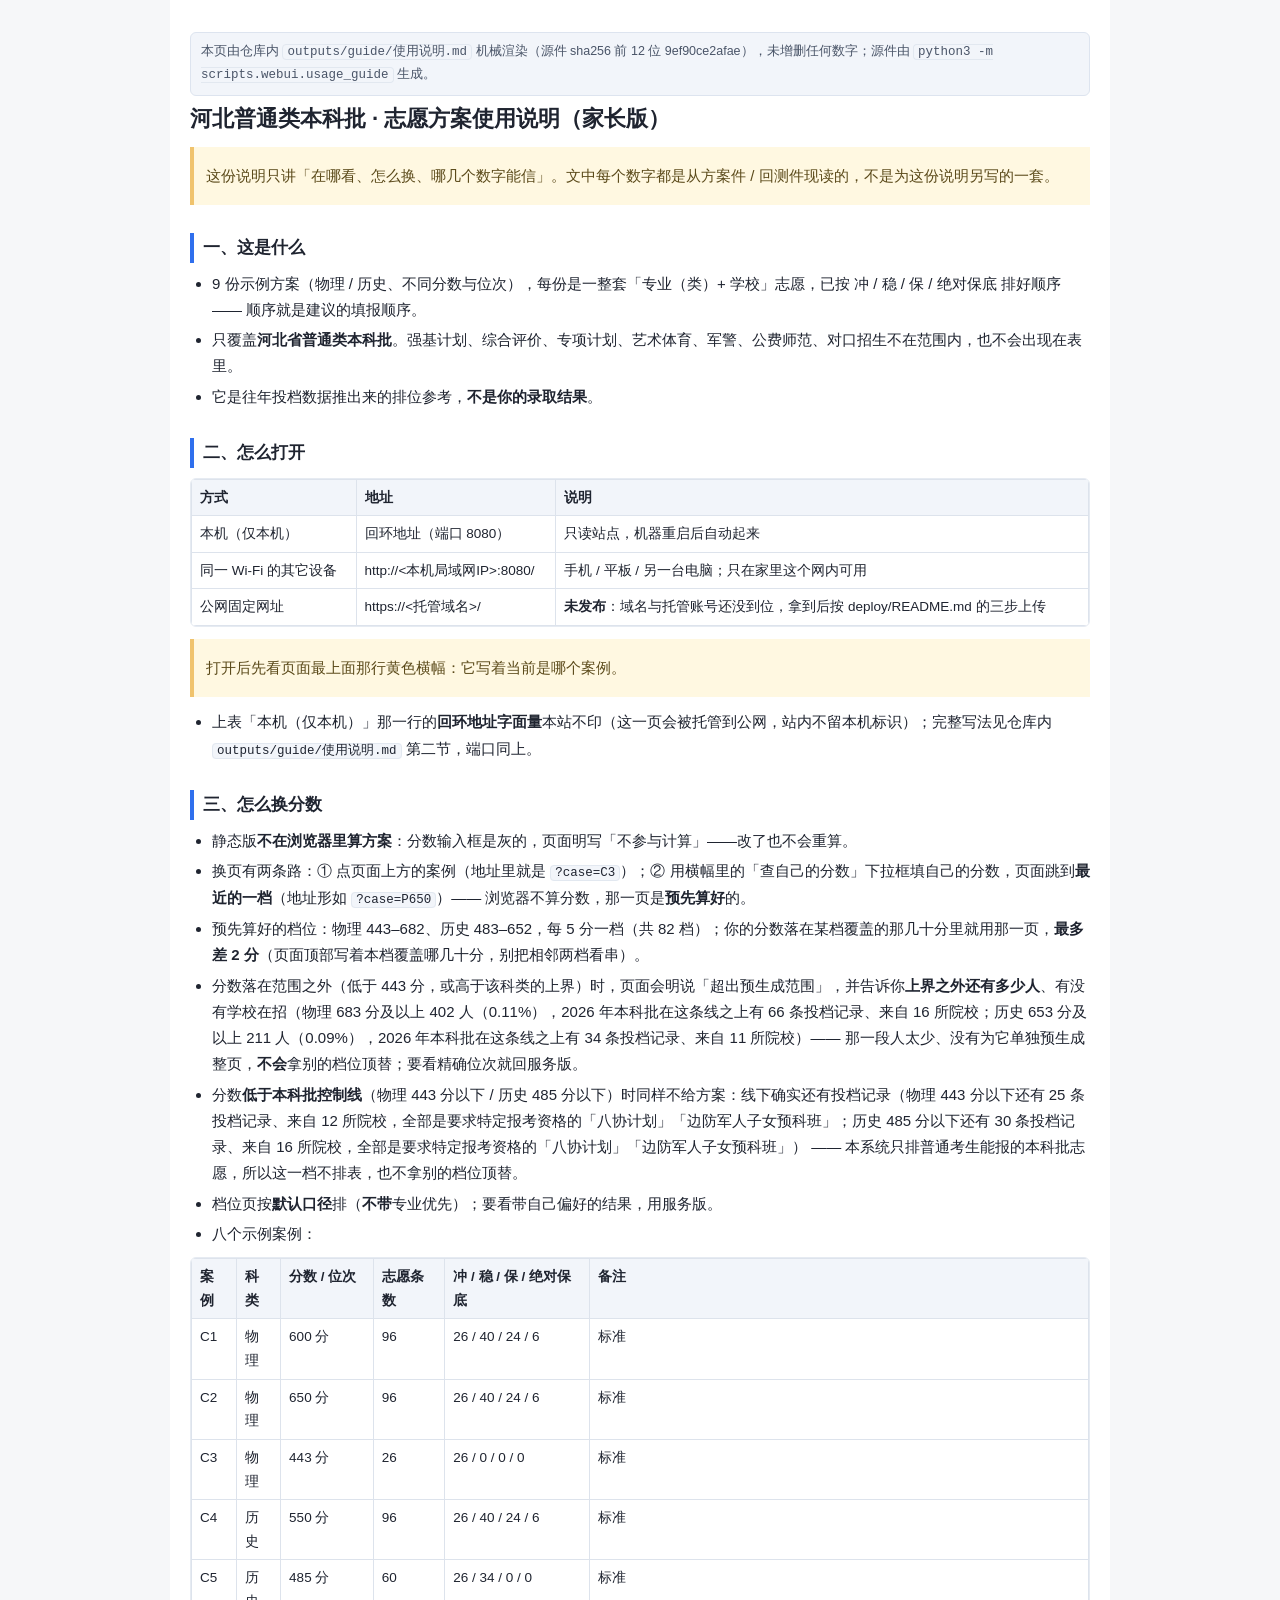
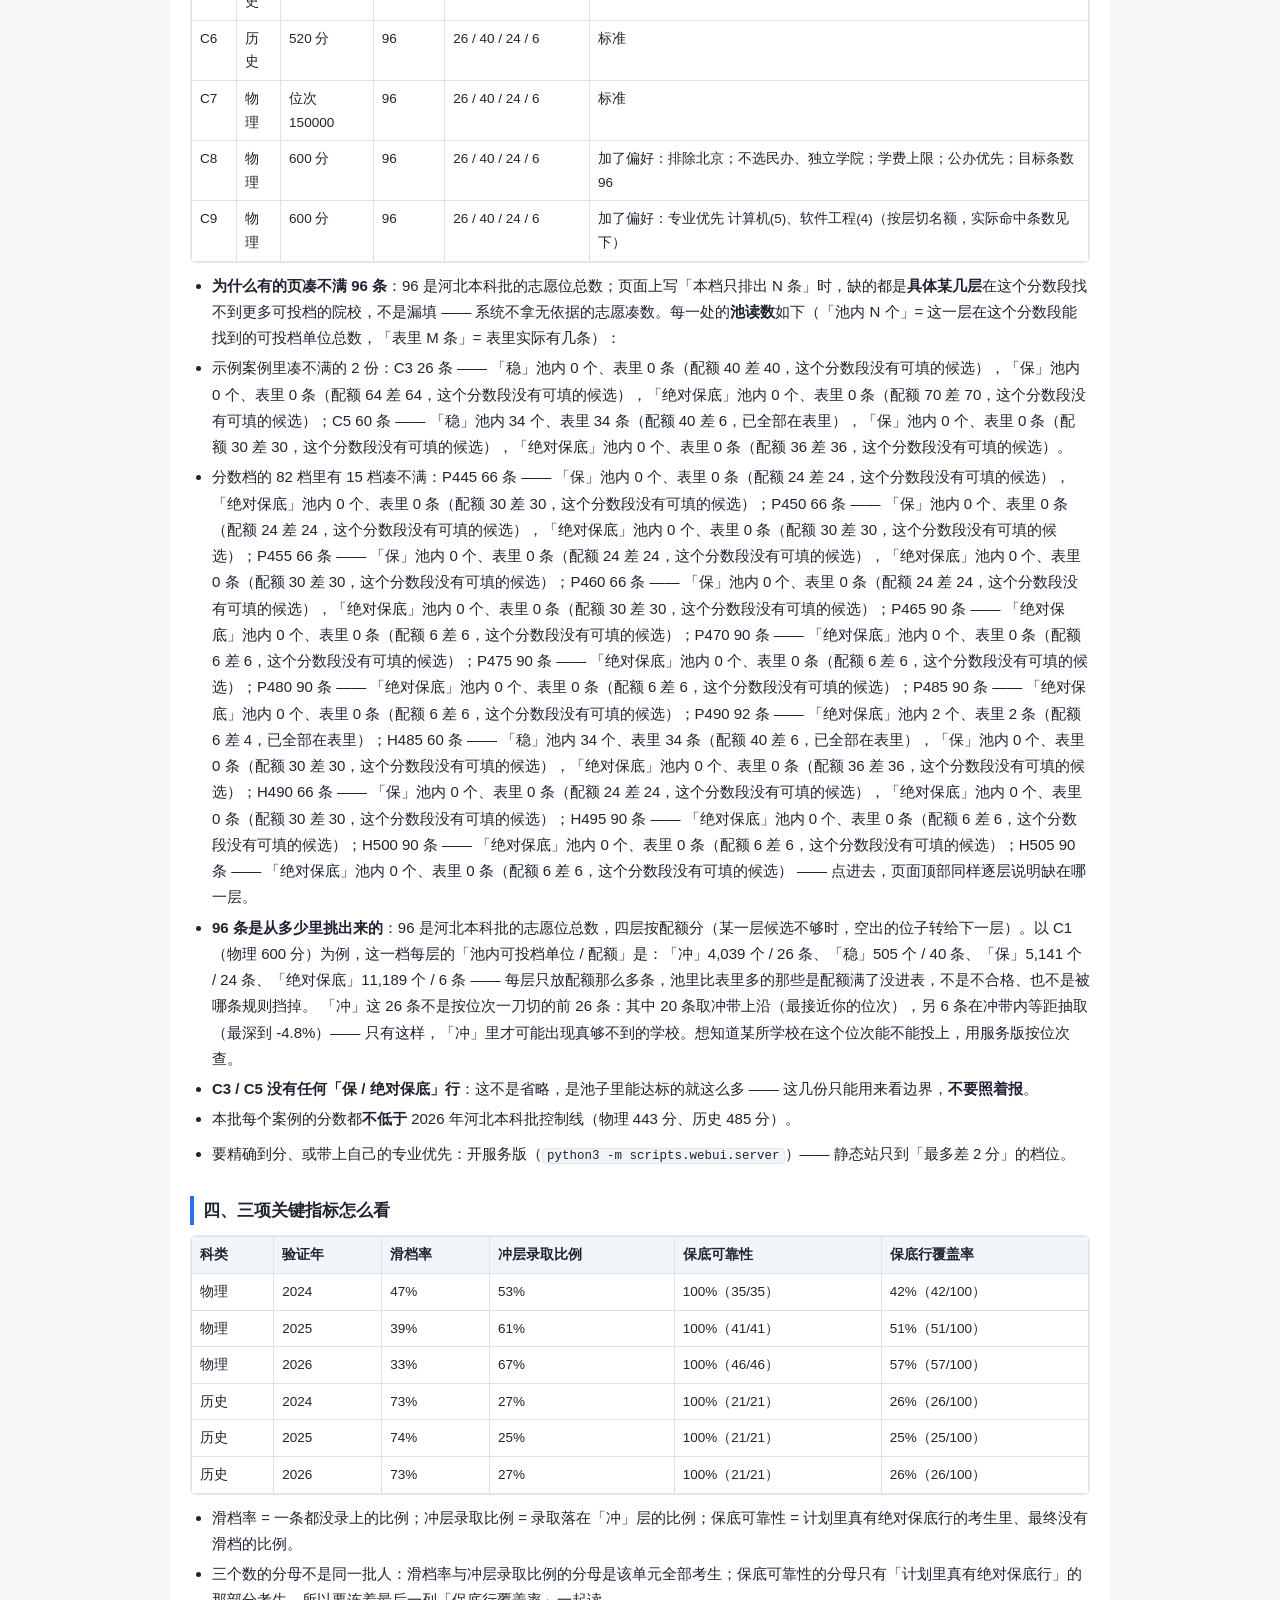
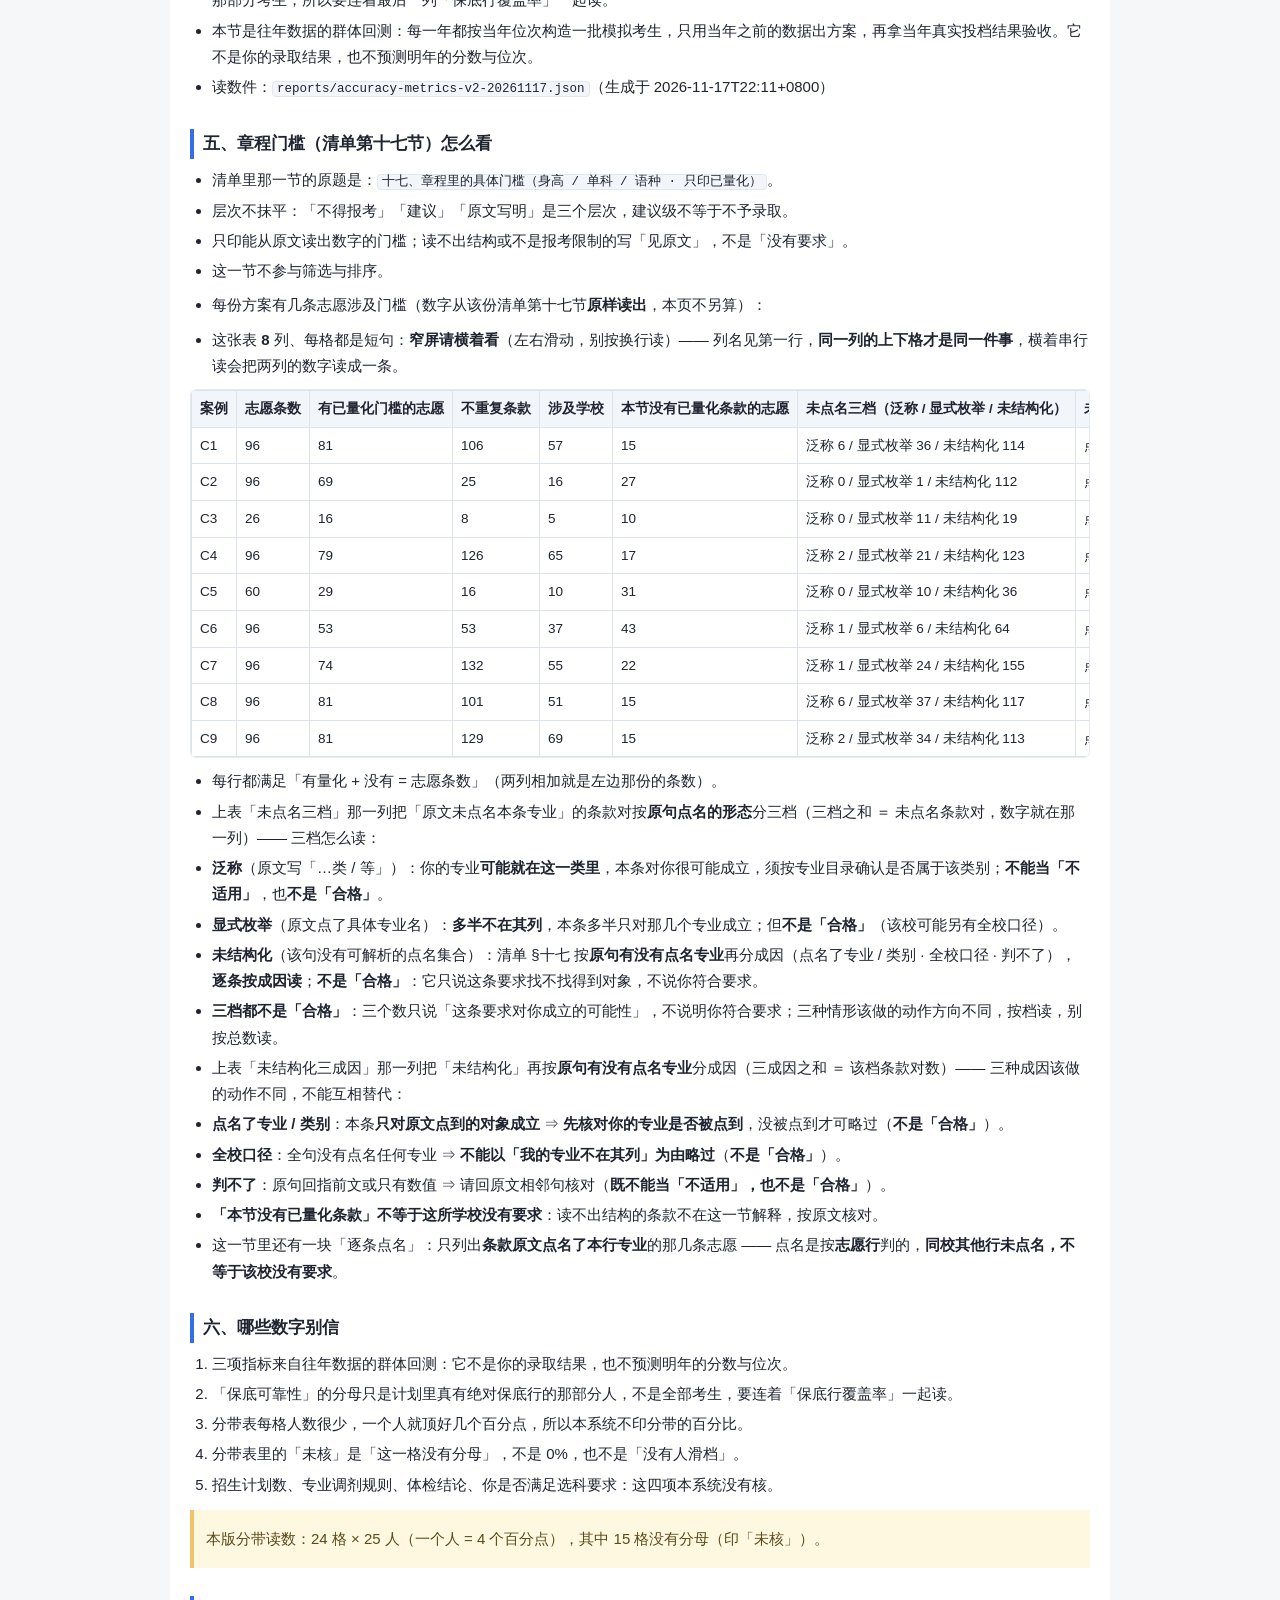
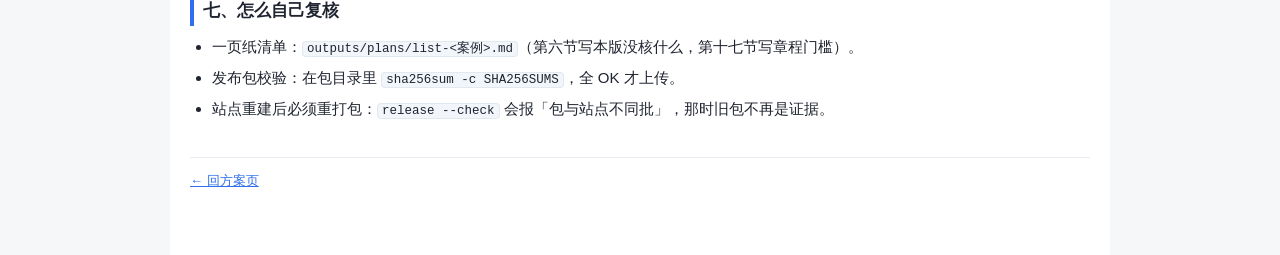
==== guide.html @ 55a29a29 "release: 静态站点发布产物 2026-11-19" ====
<!DOCTYPE html>
<html lang="zh-CN"><head><meta charset="utf-8"><meta name="viewport" content="width=device-width, initial-scale=1"><title>河北普通类本科批 · 志愿方案使用说明（家长版）</title><style>
body{margin:0;background:#f6f7f9;color:#1f2430;font:15px/1.75 -apple-system,"PingFang SC","Microsoft YaHei",sans-serif}
.wrap{max-width:900px;margin:0 auto;padding:24px 20px 60px;background:#fff}
h1{font-size:22px;line-height:1.4;margin:8px 0 4px}
h2{font-size:17px;margin:28px 0 8px;padding-left:9px;border-left:4px solid #2f6fed}
p{margin:8px 0}
.src{background:#f2f5fa;border:1px solid #dde4ef;color:#4a5568;font-size:12.5px;padding:8px 10px;border-radius:6px}
blockquote{margin:12px 0;padding:8px 12px;background:#fff8e1;border-left:4px solid #f0c36d;color:#5b4a1a}
table{border-collapse:collapse;width:100%;margin:10px 0;font-size:13.5px}
th,td{border:1px solid #dde3ec;padding:6px 8px;text-align:left;vertical-align:top}
th{background:#f2f5fa;font-weight:600}
td:first-child{white-space:nowrap}
code{background:#f2f5fa;border:1px solid #e2e8f0;border-radius:4px;padding:0 4px;font-size:12.5px}
ul,ol{margin:8px 0;padding-left:22px}
li{margin:4px 0}
.foot{margin-top:34px;padding-top:12px;border-top:1px solid #e6ebf2;font-size:13px;color:#5a6373}
.foot a{color:#2f6fed}
.tsc{overflow-x:auto;-webkit-overflow-scrolling:touch;margin:10px 0;border:1px solid #e6ebf2;border-radius:6px}
.tsc table{width:auto;min-width:100%;margin:0;border:0}
.tsc th,.tsc td{white-space:nowrap}
.tsn{overflow-x:auto;-webkit-overflow-scrolling:touch;margin:10px 0;border:1px solid #e6ebf2;border-radius:6px}
.tsn table{width:auto;min-width:100%;margin:0;border:0}
.tsc tbody td:first-child{position:sticky;left:0;background:#fff;z-index:1}
.tsc thead th:first-child{position:sticky;left:0;z-index:2}
</style></head><body><div class="wrap">
<p class="src">本页由仓库内 <code>outputs/<wbr>guide/<wbr>使用说明.md</code> 机械渲染（源件 sha256 前 12 位 9ef90ce2afae），未增删任何数字；源件由 <code>python3 -m scripts.webui.usage_guide</code> 生成。</p>
<h1>河北普通类本科批 · 志愿方案使用说明（家长版）</h1>
<blockquote><p>这份说明只讲「在哪看、怎么换、哪几个数字能信」。文中每个数字都是从方案件 / 回测件现读的，不是为这份说明另写的一套。</p></blockquote>
<h2>一、这是什么</h2>
<ul><li>9 份示例方案（物理 / 历史、不同分数与位次），每份是一整套「专业（类）+ 学校」志愿，已按 冲 / 稳 / 保 / 绝对保底 排好顺序 —— 顺序就是建议的填报顺序。</li><li>只覆盖<b>河北省普通类本科批</b>。强基计划、综合评价、专项计划、艺术体育、军警、公费师范、对口招生不在范围内，也不会出现在表里。</li><li>它是往年投档数据推出来的排位参考，<b>不是你的录取结果</b>。</li></ul>
<h2>二、怎么打开</h2>
<div class="tsn">
<table>
<thead><tr><th>方式</th><th>地址</th><th>说明</th></tr></thead>
<tbody>
<tr><td>本机（仅本机）</td><td>回环地址（端口 8080）</td><td>只读站点，机器重启后自动起来</td></tr>
<tr><td>同一 Wi-Fi 的其它设备</td><td>http://<wbr>&lt;本机局域网IP&gt;:8080/</td><td>手机 / 平板 / 另一台电脑；只在家里这个网内可用</td></tr>
<tr><td>公网固定网址</td><td>https://<wbr>&lt;托管域名&gt;/</td><td><b>未发布</b>：域名与托管账号还没到位，拿到后按 deploy/<wbr>README.md 的三步上传</td></tr>
</tbody></table>
</div>
<blockquote><p>打开后先看页面最上面那行黄色横幅：它写着当前是哪个案例。</p></blockquote>
<ul><li>上表「本机（仅本机）」那一行的<b>回环地址字面量</b>本站不印（这一页会被托管到公网，站内不留本机标识）；完整写法见仓库内 <code>outputs/<wbr>guide/<wbr>使用说明.md</code> 第二节，端口同上。</li></ul>
<h2>三、怎么换分数</h2>
<ul><li>静态版<b>不在浏览器里算方案</b>：分数输入框是灰的，页面明写「不参与计算」——改了也不会重算。</li><li>换页有两条路：① 点页面上方的案例（地址里就是 <code>?case=C3</code>）；② 用横幅里的「查自己的分数」下拉框填自己的分数，页面跳到<b>最近的一档</b>（地址形如 <code>?case=P650</code>）—— 浏览器不算分数，那一页是<b>预先算好</b>的。</li><li>预先算好的档位：物理 443–682、历史 483–652，每 5 分一档（共 82 档）；你的分数落在某档覆盖的那几十分里就用那一页，<b>最多差 2 分</b>（页面顶部写着本档覆盖哪几十分，别把相邻两档看串）。</li><li>分数落在范围之外（低于 443 分，或高于该科类的上界）时，页面会明说「超出预生成范围」，并告诉你<b>上界之外还有多少人</b>、有没有学校在招（物理 683 分及以上 402 人（0.11%），2026 年本科批在这条线之上有 66 条投档记录、来自 16 所院校；历史 653 分及以上 211 人（0.09%），2026 年本科批在这条线之上有 34 条投档记录、来自 11 所院校）—— 那一段人太少、没有为它单独预生成整页，<b>不会</b>拿别的档位顶替；要看精确位次就回服务版。</li><li>分数<b>低于本科批控制线</b>（物理 443 分以下 / 历史 485 分以下）时同样不给方案：线下确实还有投档记录（物理 443 分以下还有 25 条投档记录、来自 12 所院校，全部是要求特定报考资格的「八协计划」「边防军人子女预科班」；历史 485 分以下还有 30 条投档记录、来自 16 所院校，全部是要求特定报考资格的「八协计划」「边防军人子女预科班」） —— 本系统只排普通考生能报的本科批志愿，所以这一档不排表，也不拿别的档位顶替。</li><li>档位页按<b>默认口径</b>排（<b>不带</b>专业优先）；要看带自己偏好的结果，用服务版。</li><li>八个示例案例：</li></ul>
<div class="tsn">
<table>
<thead><tr><th>案例</th><th>科类</th><th>分数 / 位次</th><th>志愿条数</th><th>冲 / 稳 / 保 / 绝对保底</th><th>备注</th></tr></thead>
<tbody>
<tr><td>C1</td><td>物理</td><td>600 分</td><td>96</td><td>26 / 40 / 24 / 6</td><td>标准</td></tr>
<tr><td>C2</td><td>物理</td><td>650 分</td><td>96</td><td>26 / 40 / 24 / 6</td><td>标准</td></tr>
<tr><td>C3</td><td>物理</td><td>443 分</td><td>26</td><td>26 / 0 / 0 / 0</td><td>标准</td></tr>
<tr><td>C4</td><td>历史</td><td>550 分</td><td>96</td><td>26 / 40 / 24 / 6</td><td>标准</td></tr>
<tr><td>C5</td><td>历史</td><td>485 分</td><td>60</td><td>26 / 34 / 0 / 0</td><td>标准</td></tr>
<tr><td>C6</td><td>历史</td><td>520 分</td><td>96</td><td>26 / 40 / 24 / 6</td><td>标准</td></tr>
<tr><td>C7</td><td>物理</td><td>位次 150000</td><td>96</td><td>26 / 40 / 24 / 6</td><td>标准</td></tr>
<tr><td>C8</td><td>物理</td><td>600 分</td><td>96</td><td>26 / 40 / 24 / 6</td><td>加了偏好：排除北京；不选民办、独立学院；学费上限；公办优先；目标条数 96</td></tr>
<tr><td>C9</td><td>物理</td><td>600 分</td><td>96</td><td>26 / 40 / 24 / 6</td><td>加了偏好：专业优先 计算机(5)、软件工程(4)（按层切名额，实际命中条数见下）</td></tr>
</tbody></table>
</div>
<ul><li><b>为什么有的页凑不满 96 条</b>：96 是河北本科批的志愿位总数；页面上写「本档只排出 N 条」时，缺的都是<b>具体某几层</b>在这个分数段找不到更多可投档的院校，不是漏填 —— 系统不拿无依据的志愿凑数。每一处的<b>池读数</b>如下（「池内 N 个」= 这一层在这个分数段能找到的可投档单位总数，「表里 M 条」= 表里实际有几条）：</li><li>示例案例里凑不满的 2 份：C3 26 条 —— 「稳」池内 0 个、表里 0 条（配额 40 差 40，这个分数段没有可填的候选），「保」池内 0 个、表里 0 条（配额 64 差 64，这个分数段没有可填的候选），「绝对保底」池内 0 个、表里 0 条（配额 70 差 70，这个分数段没有可填的候选）；C5 60 条 —— 「稳」池内 34 个、表里 34 条（配额 40 差 6，已全部在表里），「保」池内 0 个、表里 0 条（配额 30 差 30，这个分数段没有可填的候选），「绝对保底」池内 0 个、表里 0 条（配额 36 差 36，这个分数段没有可填的候选）。</li><li>分数档的 82 档里有 15 档凑不满：P445 66 条 —— 「保」池内 0 个、表里 0 条（配额 24 差 24，这个分数段没有可填的候选），「绝对保底」池内 0 个、表里 0 条（配额 30 差 30，这个分数段没有可填的候选）；P450 66 条 —— 「保」池内 0 个、表里 0 条（配额 24 差 24，这个分数段没有可填的候选），「绝对保底」池内 0 个、表里 0 条（配额 30 差 30，这个分数段没有可填的候选）；P455 66 条 —— 「保」池内 0 个、表里 0 条（配额 24 差 24，这个分数段没有可填的候选），「绝对保底」池内 0 个、表里 0 条（配额 30 差 30，这个分数段没有可填的候选）；P460 66 条 —— 「保」池内 0 个、表里 0 条（配额 24 差 24，这个分数段没有可填的候选），「绝对保底」池内 0 个、表里 0 条（配额 30 差 30，这个分数段没有可填的候选）；P465 90 条 —— 「绝对保底」池内 0 个、表里 0 条（配额 6 差 6，这个分数段没有可填的候选）；P470 90 条 —— 「绝对保底」池内 0 个、表里 0 条（配额 6 差 6，这个分数段没有可填的候选）；P475 90 条 —— 「绝对保底」池内 0 个、表里 0 条（配额 6 差 6，这个分数段没有可填的候选）；P480 90 条 —— 「绝对保底」池内 0 个、表里 0 条（配额 6 差 6，这个分数段没有可填的候选）；P485 90 条 —— 「绝对保底」池内 0 个、表里 0 条（配额 6 差 6，这个分数段没有可填的候选）；P490 92 条 —— 「绝对保底」池内 2 个、表里 2 条（配额 6 差 4，已全部在表里）；H485 60 条 —— 「稳」池内 34 个、表里 34 条（配额 40 差 6，已全部在表里），「保」池内 0 个、表里 0 条（配额 30 差 30，这个分数段没有可填的候选），「绝对保底」池内 0 个、表里 0 条（配额 36 差 36，这个分数段没有可填的候选）；H490 66 条 —— 「保」池内 0 个、表里 0 条（配额 24 差 24，这个分数段没有可填的候选），「绝对保底」池内 0 个、表里 0 条（配额 30 差 30，这个分数段没有可填的候选）；H495 90 条 —— 「绝对保底」池内 0 个、表里 0 条（配额 6 差 6，这个分数段没有可填的候选）；H500 90 条 —— 「绝对保底」池内 0 个、表里 0 条（配额 6 差 6，这个分数段没有可填的候选）；H505 90 条 —— 「绝对保底」池内 0 个、表里 0 条（配额 6 差 6，这个分数段没有可填的候选） —— 点进去，页面顶部同样逐层说明缺在哪一层。</li><li><b>96 条是从多少里挑出来的</b>：96 是河北本科批的志愿位总数，四层按配额分（某一层候选不够时，空出的位子转给下一层）。以 C1（物理 600 分）为例，这一档每层的「池内可投档单位 / 配额」是：「冲」4,039 个 / 26 条、「稳」505 个 / 40 条、「保」5,141 个 / 24 条、「绝对保底」11,189 个 / 6 条 —— 每层只放配额那么多条，池里比表里多的那些是配额满了没进表，不是不合格、也不是被哪条规则挡掉。 「冲」这 26 条不是按位次一刀切的前 26 条：其中 20 条取冲带上沿（最接近你的位次），另 6 条在冲带内等距抽取（最深到 -4.8%）—— 只有这样，「冲」里才可能出现真够不到的学校。想知道某所学校在这个位次能不能投上，用服务版按位次查。</li><li><b>C3 / C5 没有任何「保 / 绝对保底」行</b>：这不是省略，是池子里能达标的就这么多 —— 这几份只能用来看边界，<b>不要照着报</b>。</li><li>本批每个案例的分数都<b>不低于</b> 2026 年河北本科批控制线（物理 443 分、历史 485 分）。</li></ul>
<ul><li>要精确到分、或带上自己的专业优先：开服务版（<code>python3 -m scripts.webui.server</code>）—— 静态站只到「最多差 2 分」的档位。</li></ul>
<h2>四、三项关键指标怎么看</h2>
<div class="tsn">
<table>
<thead><tr><th>科类</th><th>验证年</th><th>滑档率</th><th>冲层录取比例</th><th>保底可靠性</th><th>保底行覆盖率</th></tr></thead>
<tbody>
<tr><td>物理</td><td>2024</td><td>47%</td><td>53%</td><td>100%<wbr>（35/35）</td><td>42%<wbr>（42/100）</td></tr>
<tr><td>物理</td><td>2025</td><td>39%</td><td>61%</td><td>100%<wbr>（41/41）</td><td>51%<wbr>（51/100）</td></tr>
<tr><td>物理</td><td>2026</td><td>33%</td><td>67%</td><td>100%<wbr>（46/46）</td><td>57%<wbr>（57/100）</td></tr>
<tr><td>历史</td><td>2024</td><td>73%</td><td>27%</td><td>100%<wbr>（21/21）</td><td>26%<wbr>（26/100）</td></tr>
<tr><td>历史</td><td>2025</td><td>74%</td><td>25%</td><td>100%<wbr>（21/21）</td><td>25%<wbr>（25/100）</td></tr>
<tr><td>历史</td><td>2026</td><td>73%</td><td>27%</td><td>100%<wbr>（21/21）</td><td>26%<wbr>（26/100）</td></tr>
</tbody></table>
</div>
<ul><li>滑档率 = 一条都没录上的比例；冲层录取比例 = 录取落在「冲」层的比例；保底可靠性 = 计划里真有绝对保底行的考生里、最终没有滑档的比例。</li><li>三个数的分母不是同一批人：滑档率与冲层录取比例的分母是该单元全部考生；保底可靠性的分母只有「计划里真有绝对保底行」的那部分考生，所以要连着最后一列「保底行覆盖率」一起读。</li><li>本节是往年数据的群体回测：每一年都按当年位次构造一批模拟考生，只用当年之前的数据出方案，再拿当年真实投档结果验收。它不是你的录取结果，也不预测明年的分数与位次。</li><li>读数件：<code>reports/<wbr>accuracy-metrics-v2-20261117.json</code>（生成于 2026-11-17T22:11+0800）</li></ul>
<h2>五、章程门槛（清单第十七节）怎么看</h2>
<ul><li>清单里那一节的原题是：<code>十七、章程里的具体门槛（身高 / 单科 / 语种 · 只印已量化）</code>。</li><li>层次不抹平：「不得报考」「建议」「原文写明」是三个层次，建议级不等于不予录取。</li><li>只印能从原文读出数字的门槛；读不出结构或不是报考限制的写「见原文」，不是「没有要求」。</li><li>这一节不参与筛选与排序。</li></ul>
<ul><li>每份方案有几条志愿涉及门槛（数字从该份清单第十七节<b>原样读出</b>，本页不另算）：</li></ul>
<ul><li>这张表 <b>8</b> 列、每格都是短句：<b>窄屏请横着看</b>（左右滑动，别按换行读）—— 列名见第一行，<b>同一列的上下格才是同一件事</b>，横着串行读会把两列的数字读成一条。</li></ul>
<div class="tsc">
<table>
<thead><tr><th>案例</th><th>志愿条数</th><th>有已量化门槛的志愿</th><th>不重复条款</th><th>涉及学校</th><th>本节没有已量化条款的志愿</th><th>未点名三档（泛称 / 显式枚举 / 未结构化）</th><th>未结构化三成因（点名了专业 / 类别 · 全校口径 · 判不了）</th></tr></thead>
<tbody>
<tr><td>C1</td><td>96</td><td>81</td><td>106</td><td>57</td><td>15</td><td>泛称 6 / 显式枚举 36 / 未结构化 114</td><td>点名了专业 / 类别 55 · 全校口径 27 · 判不了 32</td></tr>
<tr><td>C2</td><td>96</td><td>69</td><td>25</td><td>16</td><td>27</td><td>泛称 0 / 显式枚举 1 / 未结构化 112</td><td>点名了专业 / 类别 61 · 全校口径 27 · 判不了 24</td></tr>
<tr><td>C3</td><td>26</td><td>16</td><td>8</td><td>5</td><td>10</td><td>泛称 0 / 显式枚举 11 / 未结构化 19</td><td>点名了专业 / 类别 4 · 全校口径 12 · 判不了 3</td></tr>
<tr><td>C4</td><td>96</td><td>79</td><td>126</td><td>65</td><td>17</td><td>泛称 2 / 显式枚举 21 / 未结构化 123</td><td>点名了专业 / 类别 83 · 全校口径 21 · 判不了 19</td></tr>
<tr><td>C5</td><td>60</td><td>29</td><td>16</td><td>10</td><td>31</td><td>泛称 0 / 显式枚举 10 / 未结构化 36</td><td>点名了专业 / 类别 13 · 全校口径 12 · 判不了 11</td></tr>
<tr><td>C6</td><td>96</td><td>53</td><td>53</td><td>37</td><td>43</td><td>泛称 1 / 显式枚举 6 / 未结构化 64</td><td>点名了专业 / 类别 35 · 全校口径 21 · 判不了 8</td></tr>
<tr><td>C7</td><td>96</td><td>74</td><td>132</td><td>55</td><td>22</td><td>泛称 1 / 显式枚举 24 / 未结构化 155</td><td>点名了专业 / 类别 89 · 全校口径 29 · 判不了 37</td></tr>
<tr><td>C8</td><td>96</td><td>81</td><td>101</td><td>51</td><td>15</td><td>泛称 6 / 显式枚举 37 / 未结构化 117</td><td>点名了专业 / 类别 58 · 全校口径 28 · 判不了 31</td></tr>
<tr><td>C9</td><td>96</td><td>81</td><td>129</td><td>69</td><td>15</td><td>泛称 2 / 显式枚举 34 / 未结构化 113</td><td>点名了专业 / 类别 66 · 全校口径 23 · 判不了 24</td></tr>
</tbody></table>
</div>
<ul><li>每行都满足「有量化 + 没有 = 志愿条数」（两列相加就是左边那份的条数）。</li><li>上表「未点名三档」那一列把「原文未点名本条专业」的条款对按<b>原句点名的形态</b>分三档（三档之和 ＝ 未点名条款对，数字就在那一列）—— 三档怎么读：</li><li><b>泛称</b>（原文写「…类 / 等」）：你的专业<b>可能就在这一类里</b>，本条对你很可能成立，须按专业目录确认是否属于该类别；<b>不能当「不适用」</b>，也<b>不是「合格」</b>。</li><li><b>显式枚举</b>（原文点了具体专业名）：<b>多半不在其列</b>，本条多半只对那几个专业成立；但<b>不是「合格」</b>（该校可能另有全校口径）。</li><li><b>未结构化</b>（该句没有可解析的点名集合）：清单 §十七 按<b>原句有没有点名专业</b>再分成因（点名了专业 / 类别 · 全校口径 · 判不了），<b>逐条按成因读</b>；<b>不是「合格」</b>：它只说这条要求找不找得到对象，不说你符合要求。</li><li><b>三档都不是「合格」</b>：三个数只说「这条要求对你成立的可能性」，不说明你符合要求；三种情形该做的动作方向不同，按档读，别按总数读。</li><li>上表「未结构化三成因」那一列把「未结构化」再按<b>原句有没有点名专业</b>分成因（三成因之和 ＝ 该档条款对数）—— 三种成因该做的动作不同，不能互相替代：</li><li><b>点名了专业 / 类别</b>：本条<b>只对原文点到的对象成立</b> ⇒ <b>先核对你的专业是否被点到</b>，没被点到才可略过（<b>不是「合格」</b>）。</li><li><b>全校口径</b>：全句没有点名任何专业 ⇒ <b>不能以「我的专业不在其列」为由略过</b>（<b>不是「合格」</b>）。</li><li><b>判不了</b>：原句回指前文或只有数值 ⇒ 请回原文相邻句核对（<b>既不能当「不适用」，也不是「合格」</b>）。</li><li><b>「本节没有已量化条款」不等于这所学校没有要求</b>：读不出结构的条款不在这一节解释，按原文核对。</li><li>这一节里还有一块「逐条点名」：只列出<b>条款原文点名了本行专业</b>的那几条志愿 —— 点名是按<b>志愿行</b>判的，<b>同校其他行未点名，不等于该校没有要求</b>。</li></ul>
<h2>六、哪些数字别信</h2>
<ol><li>三项指标来自往年数据的群体回测：它不是你的录取结果，也不预测明年的分数与位次。</li><li>「保底可靠性」的分母只是计划里真有绝对保底行的那部分人，不是全部考生，要连着「保底行覆盖率」一起读。</li><li>分带表每格人数很少，一个人就顶好几个百分点，所以本系统不印分带的百分比。</li><li>分带表里的「未核」是「这一格没有分母」，不是 0%，也不是「没有人滑档」。</li><li>招生计划数、专业调剂规则、体检结论、你是否满足选科要求：这四项本系统没有核。</li></ol>
<blockquote><p>本版分带读数：24 格 × 25 人（一个人 = 4 个百分点），其中 15 格没有分母（印「未核」）。</p></blockquote>
<h2>七、怎么自己复核</h2>
<ul><li>一页纸清单：<code>outputs/<wbr>plans/<wbr>list-&lt;案例&gt;.md</code>（第六节写本版没核什么，第十七节写章程门槛）。</li><li>发布包校验：在包目录里 <code>sha256sum -c SHA256SUMS</code>，全 OK 才上传。</li><li>站点重建后必须重打包：<code>release --check</code> 会报「包与站点不同批」，那时旧包不再是证据。</li></ul>
<p class="foot"><a href="index.html">← 回方案页</a></p>
</div></body></html>
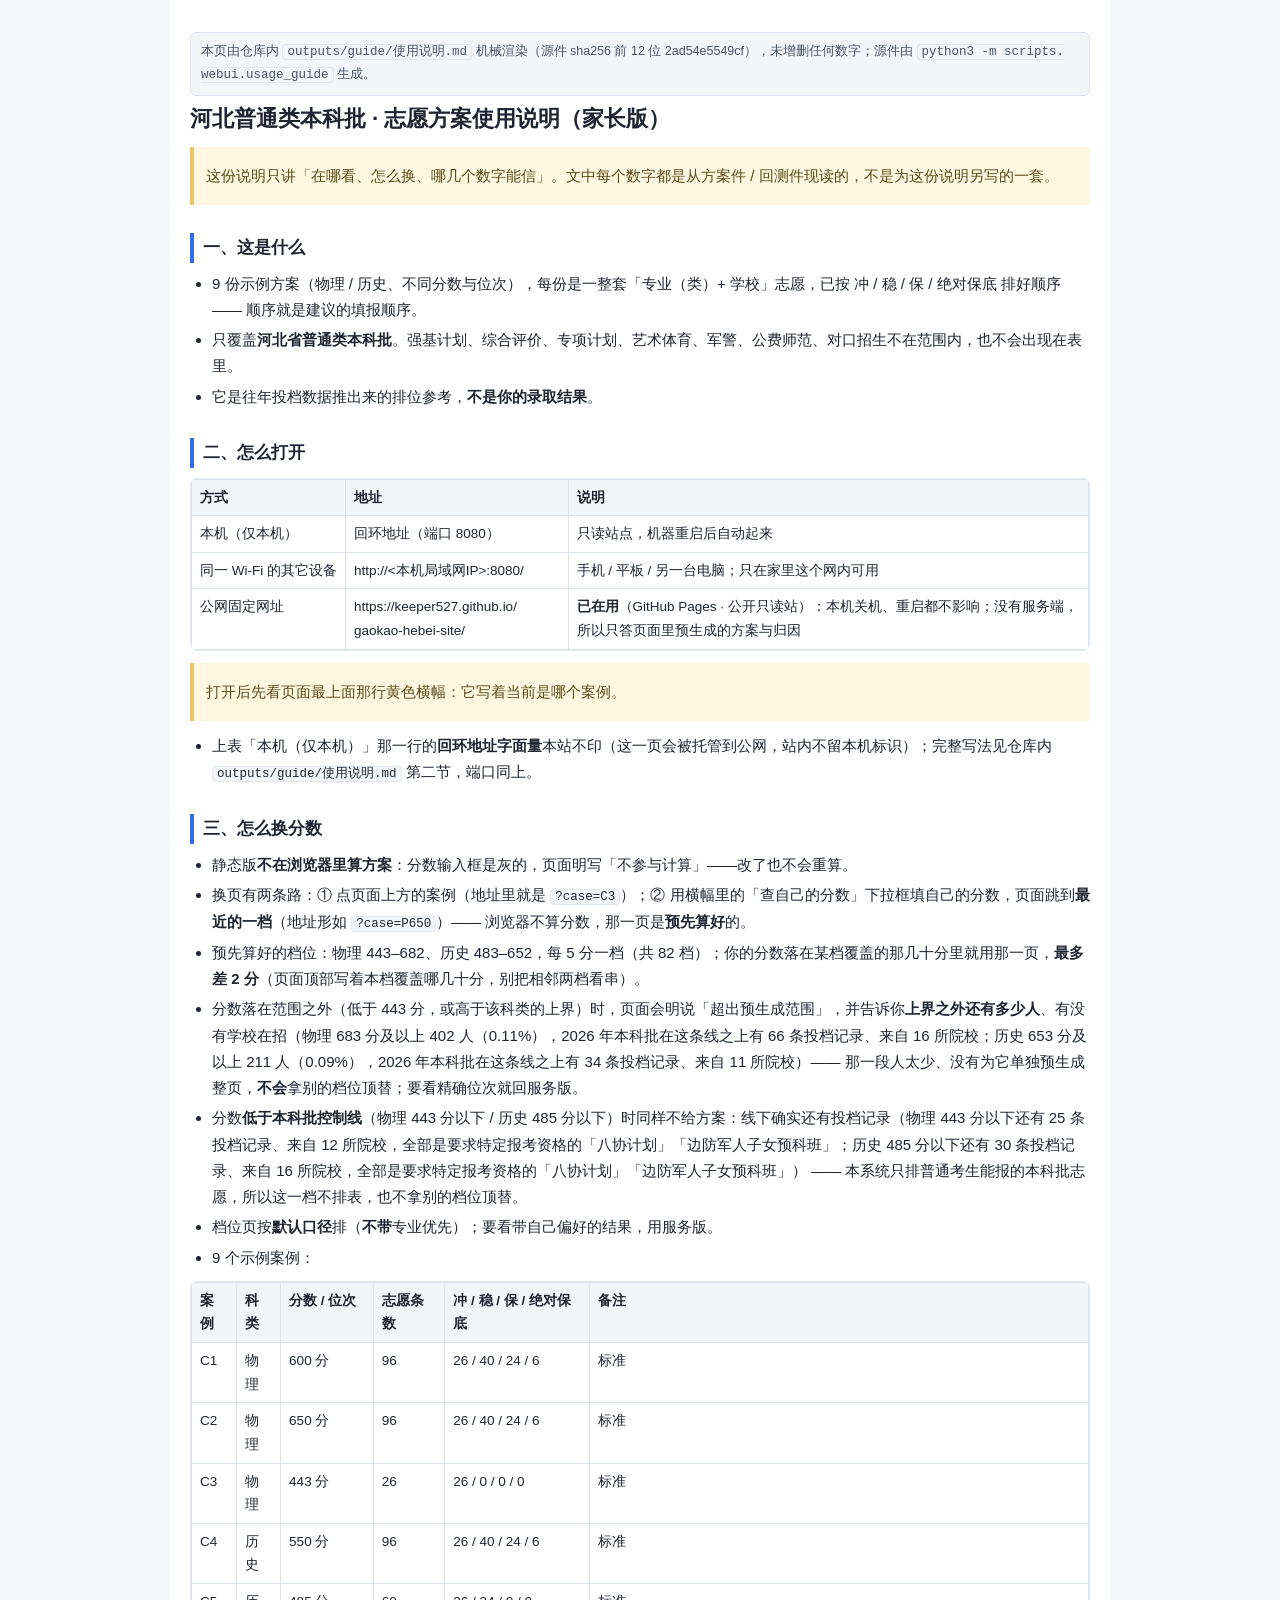
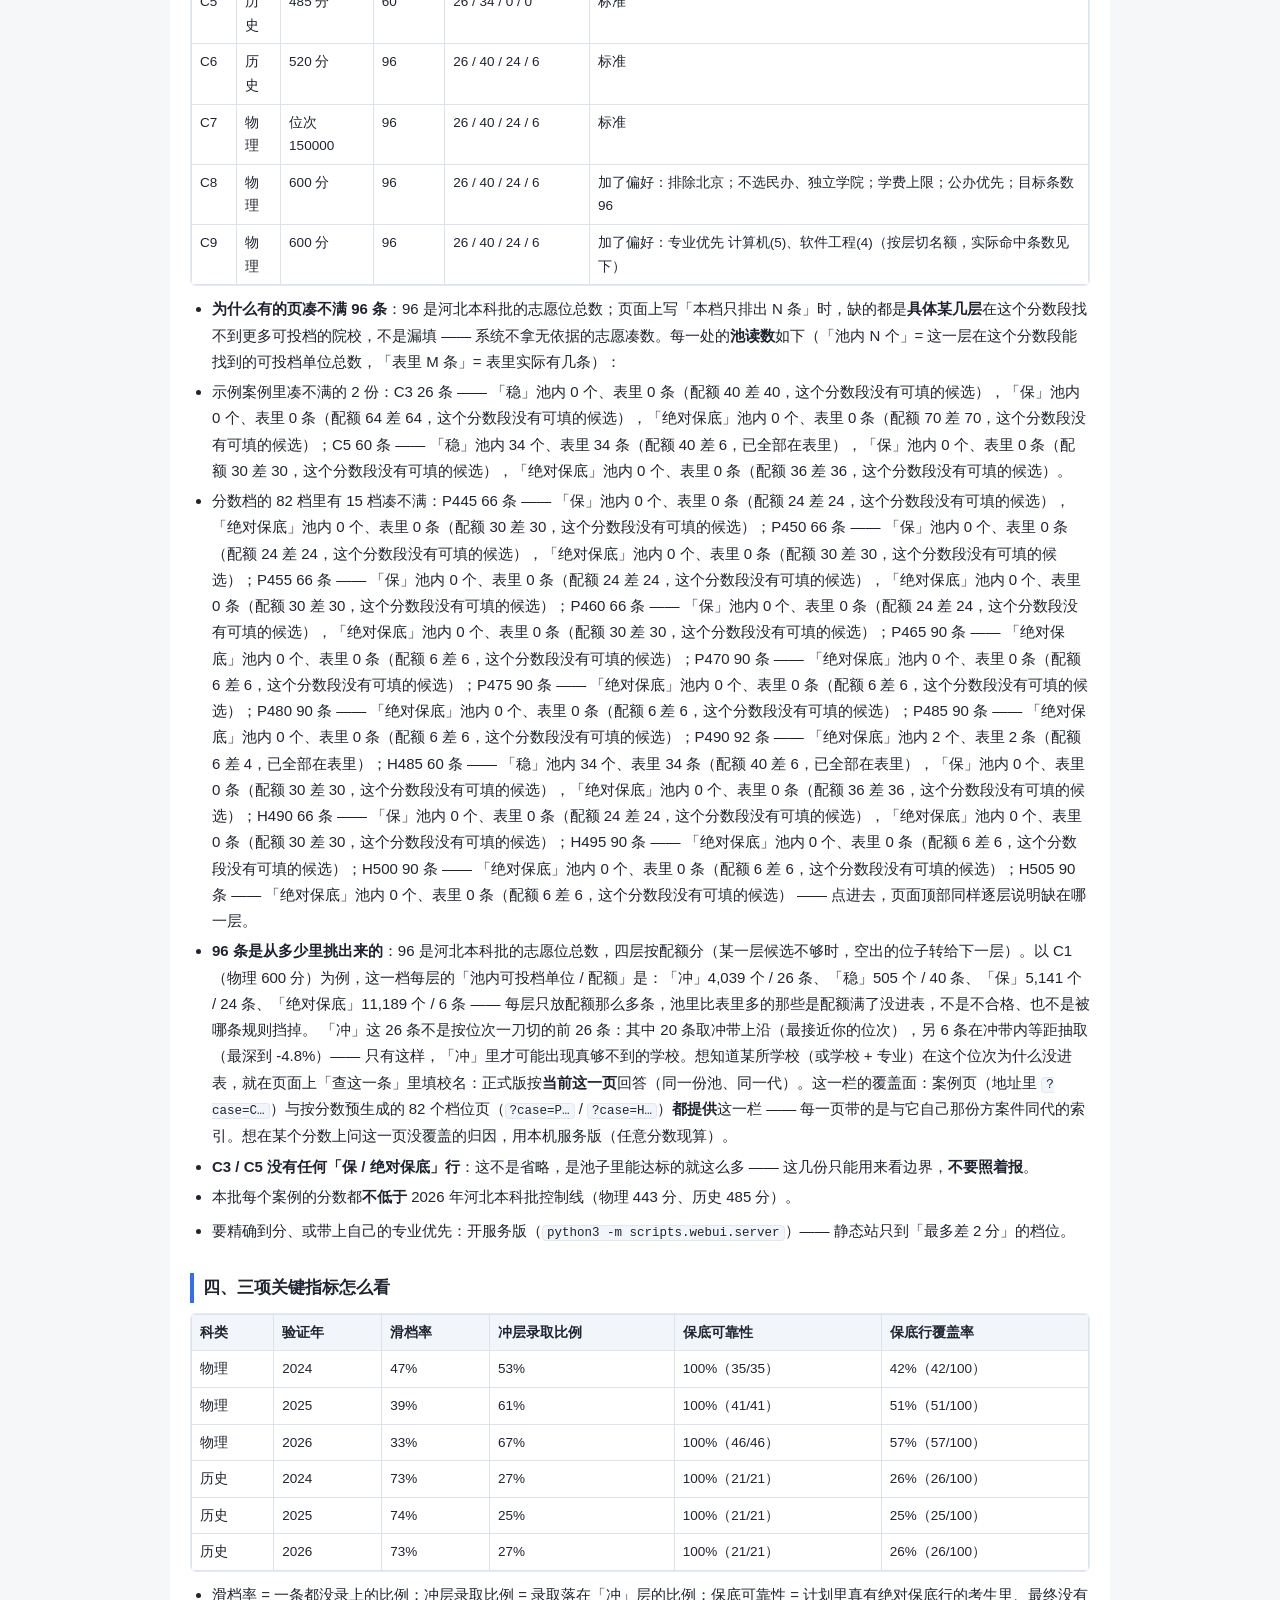
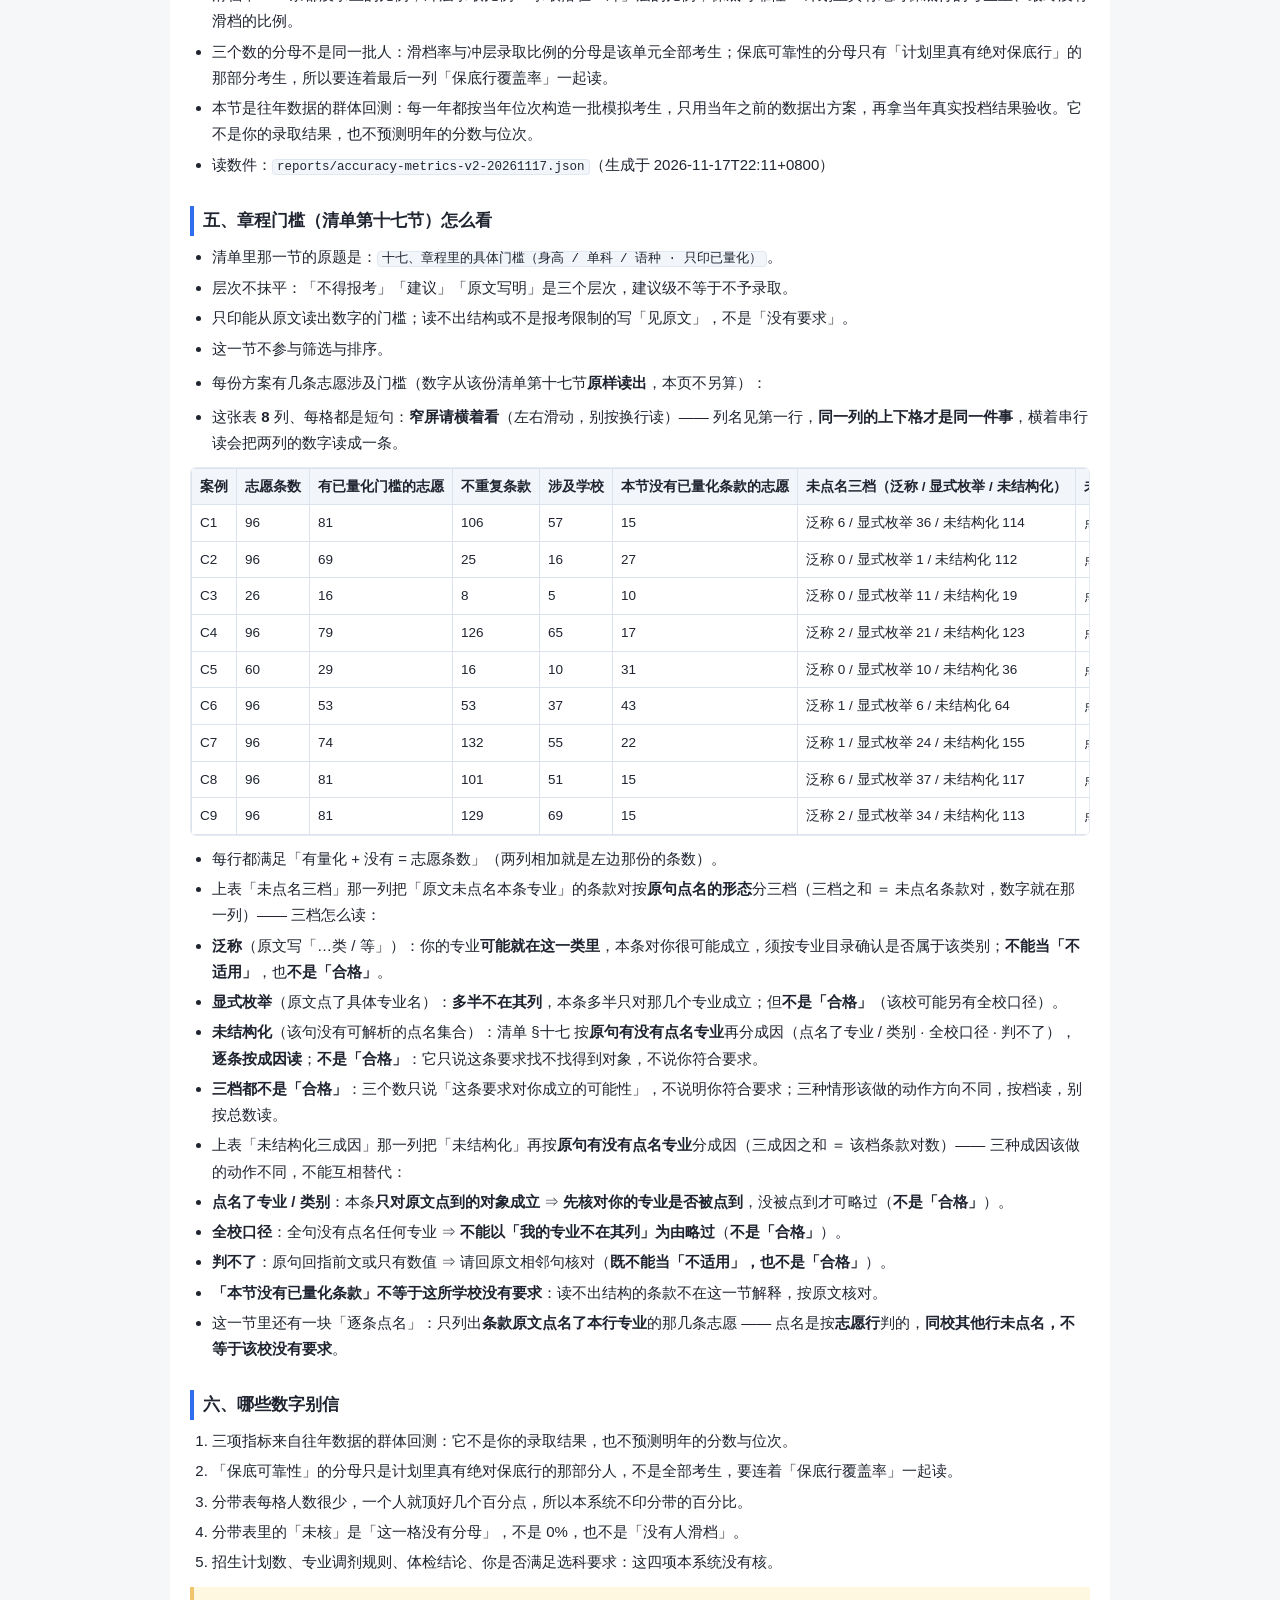
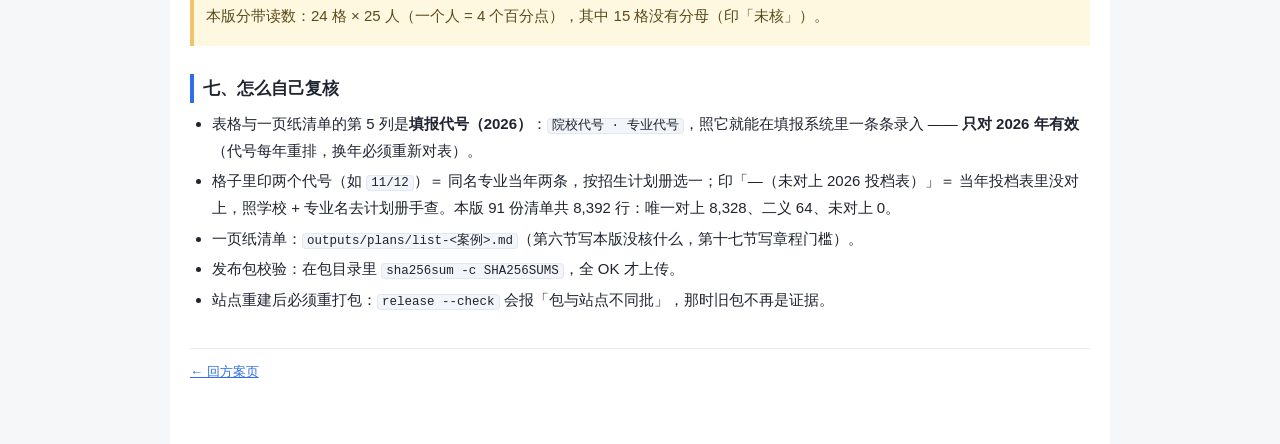
==== commit eaea4915: "site: 现树重建快照（071c1987）" ====
--- a/guide.html
+++ b/guide.html
@@ -24,7 +24,7 @@
 .tsc tbody td:first-child{position:sticky;left:0;background:#fff;z-index:1}
 .tsc thead th:first-child{position:sticky;left:0;z-index:2}
 </style></head><body><div class="wrap">
-<p class="src">本页由仓库内 <code>outputs/<wbr>guide/<wbr>使用说明.md</code> 机械渲染（源件 sha256 前 12 位 9ef90ce2afae），未增删任何数字；源件由 <code>python3 -m scripts.webui.usage_guide</code> 生成。</p>
+<p class="src">本页由仓库内 <code>outputs/<wbr>guide/<wbr>使用说明.md</code> 机械渲染（源件 sha256 前 12 位 2ad54e5549cf），未增删任何数字；源件由 <code>python3 -m scripts.<wbr>webui.<wbr>usage_guide</code> 生成。</p>
 <h1>河北普通类本科批 · 志愿方案使用说明（家长版）</h1>
 <blockquote><p>这份说明只讲「在哪看、怎么换、哪几个数字能信」。文中每个数字都是从方案件 / 回测件现读的，不是为这份说明另写的一套。</p></blockquote>
 <h2>一、这是什么</h2>
@@ -36,13 +36,13 @@
 <tbody>
 <tr><td>本机（仅本机）</td><td>回环地址（端口 8080）</td><td>只读站点，机器重启后自动起来</td></tr>
 <tr><td>同一 Wi-Fi 的其它设备</td><td>http://<wbr>&lt;本机局域网IP&gt;:8080/</td><td>手机 / 平板 / 另一台电脑；只在家里这个网内可用</td></tr>
-<tr><td>公网固定网址</td><td>https://<wbr>&lt;托管域名&gt;/</td><td><b>未发布</b>：域名与托管账号还没到位，拿到后按 deploy/<wbr>README.md 的三步上传</td></tr>
+<tr><td>公网固定网址</td><td>https://<wbr>keeper527.<wbr>github.<wbr>io/<wbr>gaokao-hebei-site/</td><td><b>已在用</b>（GitHub Pages · 公开只读站）：本机关机、重启都不影响；没有服务端，所以只答页面里预生成的方案与归因</td></tr>
 </tbody></table>
 </div>
 <blockquote><p>打开后先看页面最上面那行黄色横幅：它写着当前是哪个案例。</p></blockquote>
 <ul><li>上表「本机（仅本机）」那一行的<b>回环地址字面量</b>本站不印（这一页会被托管到公网，站内不留本机标识）；完整写法见仓库内 <code>outputs/<wbr>guide/<wbr>使用说明.md</code> 第二节，端口同上。</li></ul>
 <h2>三、怎么换分数</h2>
-<ul><li>静态版<b>不在浏览器里算方案</b>：分数输入框是灰的，页面明写「不参与计算」——改了也不会重算。</li><li>换页有两条路：① 点页面上方的案例（地址里就是 <code>?case=C3</code>）；② 用横幅里的「查自己的分数」下拉框填自己的分数，页面跳到<b>最近的一档</b>（地址形如 <code>?case=P650</code>）—— 浏览器不算分数，那一页是<b>预先算好</b>的。</li><li>预先算好的档位：物理 443–682、历史 483–652，每 5 分一档（共 82 档）；你的分数落在某档覆盖的那几十分里就用那一页，<b>最多差 2 分</b>（页面顶部写着本档覆盖哪几十分，别把相邻两档看串）。</li><li>分数落在范围之外（低于 443 分，或高于该科类的上界）时，页面会明说「超出预生成范围」，并告诉你<b>上界之外还有多少人</b>、有没有学校在招（物理 683 分及以上 402 人（0.11%），2026 年本科批在这条线之上有 66 条投档记录、来自 16 所院校；历史 653 分及以上 211 人（0.09%），2026 年本科批在这条线之上有 34 条投档记录、来自 11 所院校）—— 那一段人太少、没有为它单独预生成整页，<b>不会</b>拿别的档位顶替；要看精确位次就回服务版。</li><li>分数<b>低于本科批控制线</b>（物理 443 分以下 / 历史 485 分以下）时同样不给方案：线下确实还有投档记录（物理 443 分以下还有 25 条投档记录、来自 12 所院校，全部是要求特定报考资格的「八协计划」「边防军人子女预科班」；历史 485 分以下还有 30 条投档记录、来自 16 所院校，全部是要求特定报考资格的「八协计划」「边防军人子女预科班」） —— 本系统只排普通考生能报的本科批志愿，所以这一档不排表，也不拿别的档位顶替。</li><li>档位页按<b>默认口径</b>排（<b>不带</b>专业优先）；要看带自己偏好的结果，用服务版。</li><li>八个示例案例：</li></ul>
+<ul><li>静态版<b>不在浏览器里算方案</b>：分数输入框是灰的，页面明写「不参与计算」——改了也不会重算。</li><li>换页有两条路：① 点页面上方的案例（地址里就是 <code>?case=C3</code>）；② 用横幅里的「查自己的分数」下拉框填自己的分数，页面跳到<b>最近的一档</b>（地址形如 <code>?case=P650</code>）—— 浏览器不算分数，那一页是<b>预先算好</b>的。</li><li>预先算好的档位：物理 443–682、历史 483–652，每 5 分一档（共 82 档）；你的分数落在某档覆盖的那几十分里就用那一页，<b>最多差 2 分</b>（页面顶部写着本档覆盖哪几十分，别把相邻两档看串）。</li><li>分数落在范围之外（低于 443 分，或高于该科类的上界）时，页面会明说「超出预生成范围」，并告诉你<b>上界之外还有多少人</b>、有没有学校在招（物理 683 分及以上 402 人（0.11%），2026 年本科批在这条线之上有 66 条投档记录、来自 16 所院校；历史 653 分及以上 211 人（0.09%），2026 年本科批在这条线之上有 34 条投档记录、来自 11 所院校）—— 那一段人太少、没有为它单独预生成整页，<b>不会</b>拿别的档位顶替；要看精确位次就回服务版。</li><li>分数<b>低于本科批控制线</b>（物理 443 分以下 / 历史 485 分以下）时同样不给方案：线下确实还有投档记录（物理 443 分以下还有 25 条投档记录、来自 12 所院校，全部是要求特定报考资格的「八协计划」「边防军人子女预科班」；历史 485 分以下还有 30 条投档记录、来自 16 所院校，全部是要求特定报考资格的「八协计划」「边防军人子女预科班」） —— 本系统只排普通考生能报的本科批志愿，所以这一档不排表，也不拿别的档位顶替。</li><li>档位页按<b>默认口径</b>排（<b>不带</b>专业优先）；要看带自己偏好的结果，用服务版。</li><li>9 个示例案例：</li></ul>
 <div class="tsn">
 <table>
 <thead><tr><th>案例</th><th>科类</th><th>分数 / 位次</th><th>志愿条数</th><th>冲 / 稳 / 保 / 绝对保底</th><th>备注</th></tr></thead>
@@ -58,8 +58,8 @@
 <tr><td>C9</td><td>物理</td><td>600 分</td><td>96</td><td>26 / 40 / 24 / 6</td><td>加了偏好：专业优先 计算机(5)、软件工程(4)（按层切名额，实际命中条数见下）</td></tr>
 </tbody></table>
 </div>
-<ul><li><b>为什么有的页凑不满 96 条</b>：96 是河北本科批的志愿位总数；页面上写「本档只排出 N 条」时，缺的都是<b>具体某几层</b>在这个分数段找不到更多可投档的院校，不是漏填 —— 系统不拿无依据的志愿凑数。每一处的<b>池读数</b>如下（「池内 N 个」= 这一层在这个分数段能找到的可投档单位总数，「表里 M 条」= 表里实际有几条）：</li><li>示例案例里凑不满的 2 份：C3 26 条 —— 「稳」池内 0 个、表里 0 条（配额 40 差 40，这个分数段没有可填的候选），「保」池内 0 个、表里 0 条（配额 64 差 64，这个分数段没有可填的候选），「绝对保底」池内 0 个、表里 0 条（配额 70 差 70，这个分数段没有可填的候选）；C5 60 条 —— 「稳」池内 34 个、表里 34 条（配额 40 差 6，已全部在表里），「保」池内 0 个、表里 0 条（配额 30 差 30，这个分数段没有可填的候选），「绝对保底」池内 0 个、表里 0 条（配额 36 差 36，这个分数段没有可填的候选）。</li><li>分数档的 82 档里有 15 档凑不满：P445 66 条 —— 「保」池内 0 个、表里 0 条（配额 24 差 24，这个分数段没有可填的候选），「绝对保底」池内 0 个、表里 0 条（配额 30 差 30，这个分数段没有可填的候选）；P450 66 条 —— 「保」池内 0 个、表里 0 条（配额 24 差 24，这个分数段没有可填的候选），「绝对保底」池内 0 个、表里 0 条（配额 30 差 30，这个分数段没有可填的候选）；P455 66 条 —— 「保」池内 0 个、表里 0 条（配额 24 差 24，这个分数段没有可填的候选），「绝对保底」池内 0 个、表里 0 条（配额 30 差 30，这个分数段没有可填的候选）；P460 66 条 —— 「保」池内 0 个、表里 0 条（配额 24 差 24，这个分数段没有可填的候选），「绝对保底」池内 0 个、表里 0 条（配额 30 差 30，这个分数段没有可填的候选）；P465 90 条 —— 「绝对保底」池内 0 个、表里 0 条（配额 6 差 6，这个分数段没有可填的候选）；P470 90 条 —— 「绝对保底」池内 0 个、表里 0 条（配额 6 差 6，这个分数段没有可填的候选）；P475 90 条 —— 「绝对保底」池内 0 个、表里 0 条（配额 6 差 6，这个分数段没有可填的候选）；P480 90 条 —— 「绝对保底」池内 0 个、表里 0 条（配额 6 差 6，这个分数段没有可填的候选）；P485 90 条 —— 「绝对保底」池内 0 个、表里 0 条（配额 6 差 6，这个分数段没有可填的候选）；P490 92 条 —— 「绝对保底」池内 2 个、表里 2 条（配额 6 差 4，已全部在表里）；H485 60 条 —— 「稳」池内 34 个、表里 34 条（配额 40 差 6，已全部在表里），「保」池内 0 个、表里 0 条（配额 30 差 30，这个分数段没有可填的候选），「绝对保底」池内 0 个、表里 0 条（配额 36 差 36，这个分数段没有可填的候选）；H490 66 条 —— 「保」池内 0 个、表里 0 条（配额 24 差 24，这个分数段没有可填的候选），「绝对保底」池内 0 个、表里 0 条（配额 30 差 30，这个分数段没有可填的候选）；H495 90 条 —— 「绝对保底」池内 0 个、表里 0 条（配额 6 差 6，这个分数段没有可填的候选）；H500 90 条 —— 「绝对保底」池内 0 个、表里 0 条（配额 6 差 6，这个分数段没有可填的候选）；H505 90 条 —— 「绝对保底」池内 0 个、表里 0 条（配额 6 差 6，这个分数段没有可填的候选） —— 点进去，页面顶部同样逐层说明缺在哪一层。</li><li><b>96 条是从多少里挑出来的</b>：96 是河北本科批的志愿位总数，四层按配额分（某一层候选不够时，空出的位子转给下一层）。以 C1（物理 600 分）为例，这一档每层的「池内可投档单位 / 配额」是：「冲」4,039 个 / 26 条、「稳」505 个 / 40 条、「保」5,141 个 / 24 条、「绝对保底」11,189 个 / 6 条 —— 每层只放配额那么多条，池里比表里多的那些是配额满了没进表，不是不合格、也不是被哪条规则挡掉。 「冲」这 26 条不是按位次一刀切的前 26 条：其中 20 条取冲带上沿（最接近你的位次），另 6 条在冲带内等距抽取（最深到 -4.8%）—— 只有这样，「冲」里才可能出现真够不到的学校。想知道某所学校在这个位次能不能投上，用服务版按位次查。</li><li><b>C3 / C5 没有任何「保 / 绝对保底」行</b>：这不是省略，是池子里能达标的就这么多 —— 这几份只能用来看边界，<b>不要照着报</b>。</li><li>本批每个案例的分数都<b>不低于</b> 2026 年河北本科批控制线（物理 443 分、历史 485 分）。</li></ul>
-<ul><li>要精确到分、或带上自己的专业优先：开服务版（<code>python3 -m scripts.webui.server</code>）—— 静态站只到「最多差 2 分」的档位。</li></ul>
+<ul><li><b>为什么有的页凑不满 96 条</b>：96 是河北本科批的志愿位总数；页面上写「本档只排出 N 条」时，缺的都是<b>具体某几层</b>在这个分数段找不到更多可投档的院校，不是漏填 —— 系统不拿无依据的志愿凑数。每一处的<b>池读数</b>如下（「池内 N 个」= 这一层在这个分数段能找到的可投档单位总数，「表里 M 条」= 表里实际有几条）：</li><li>示例案例里凑不满的 2 份：C3 26 条 —— 「稳」池内 0 个、表里 0 条（配额 40 差 40，这个分数段没有可填的候选），「保」池内 0 个、表里 0 条（配额 64 差 64，这个分数段没有可填的候选），「绝对保底」池内 0 个、表里 0 条（配额 70 差 70，这个分数段没有可填的候选）；C5 60 条 —— 「稳」池内 34 个、表里 34 条（配额 40 差 6，已全部在表里），「保」池内 0 个、表里 0 条（配额 30 差 30，这个分数段没有可填的候选），「绝对保底」池内 0 个、表里 0 条（配额 36 差 36，这个分数段没有可填的候选）。</li><li>分数档的 82 档里有 15 档凑不满：P445 66 条 —— 「保」池内 0 个、表里 0 条（配额 24 差 24，这个分数段没有可填的候选），「绝对保底」池内 0 个、表里 0 条（配额 30 差 30，这个分数段没有可填的候选）；P450 66 条 —— 「保」池内 0 个、表里 0 条（配额 24 差 24，这个分数段没有可填的候选），「绝对保底」池内 0 个、表里 0 条（配额 30 差 30，这个分数段没有可填的候选）；P455 66 条 —— 「保」池内 0 个、表里 0 条（配额 24 差 24，这个分数段没有可填的候选），「绝对保底」池内 0 个、表里 0 条（配额 30 差 30，这个分数段没有可填的候选）；P460 66 条 —— 「保」池内 0 个、表里 0 条（配额 24 差 24，这个分数段没有可填的候选），「绝对保底」池内 0 个、表里 0 条（配额 30 差 30，这个分数段没有可填的候选）；P465 90 条 —— 「绝对保底」池内 0 个、表里 0 条（配额 6 差 6，这个分数段没有可填的候选）；P470 90 条 —— 「绝对保底」池内 0 个、表里 0 条（配额 6 差 6，这个分数段没有可填的候选）；P475 90 条 —— 「绝对保底」池内 0 个、表里 0 条（配额 6 差 6，这个分数段没有可填的候选）；P480 90 条 —— 「绝对保底」池内 0 个、表里 0 条（配额 6 差 6，这个分数段没有可填的候选）；P485 90 条 —— 「绝对保底」池内 0 个、表里 0 条（配额 6 差 6，这个分数段没有可填的候选）；P490 92 条 —— 「绝对保底」池内 2 个、表里 2 条（配额 6 差 4，已全部在表里）；H485 60 条 —— 「稳」池内 34 个、表里 34 条（配额 40 差 6，已全部在表里），「保」池内 0 个、表里 0 条（配额 30 差 30，这个分数段没有可填的候选），「绝对保底」池内 0 个、表里 0 条（配额 36 差 36，这个分数段没有可填的候选）；H490 66 条 —— 「保」池内 0 个、表里 0 条（配额 24 差 24，这个分数段没有可填的候选），「绝对保底」池内 0 个、表里 0 条（配额 30 差 30，这个分数段没有可填的候选）；H495 90 条 —— 「绝对保底」池内 0 个、表里 0 条（配额 6 差 6，这个分数段没有可填的候选）；H500 90 条 —— 「绝对保底」池内 0 个、表里 0 条（配额 6 差 6，这个分数段没有可填的候选）；H505 90 条 —— 「绝对保底」池内 0 个、表里 0 条（配额 6 差 6，这个分数段没有可填的候选） —— 点进去，页面顶部同样逐层说明缺在哪一层。</li><li><b>96 条是从多少里挑出来的</b>：96 是河北本科批的志愿位总数，四层按配额分（某一层候选不够时，空出的位子转给下一层）。以 C1（物理 600 分）为例，这一档每层的「池内可投档单位 / 配额」是：「冲」4,039 个 / 26 条、「稳」505 个 / 40 条、「保」5,141 个 / 24 条、「绝对保底」11,189 个 / 6 条 —— 每层只放配额那么多条，池里比表里多的那些是配额满了没进表，不是不合格、也不是被哪条规则挡掉。 「冲」这 26 条不是按位次一刀切的前 26 条：其中 20 条取冲带上沿（最接近你的位次），另 6 条在冲带内等距抽取（最深到 -4.8%）—— 只有这样，「冲」里才可能出现真够不到的学校。想知道某所学校（或学校 + 专业）在这个位次为什么没进表，就在页面上「查这一条」里填校名：正式版按<b>当前这一页</b>回答（同一份池、同一代）。这一栏的覆盖面：案例页（地址里 <code>?case=C…</code>）与按分数预生成的 82 个档位页（<code>?case=P…</code> / <code>?case=H…</code>）<b>都提供</b>这一栏 —— 每一页带的是与它自己那份方案件同代的索引。想在某个分数上问这一页没覆盖的归因，用本机服务版（任意分数现算）。</li><li><b>C3 / C5 没有任何「保 / 绝对保底」行</b>：这不是省略，是池子里能达标的就这么多 —— 这几份只能用来看边界，<b>不要照着报</b>。</li><li>本批每个案例的分数都<b>不低于</b> 2026 年河北本科批控制线（物理 443 分、历史 485 分）。</li></ul>
+<ul><li>要精确到分、或带上自己的专业优先：开服务版（<code>python3 -m scripts.<wbr>webui.<wbr>server</code>）—— 静态站只到「最多差 2 分」的档位。</li></ul>
 <h2>四、三项关键指标怎么看</h2>
 <div class="tsn">
 <table>
@@ -73,7 +73,7 @@
 <tr><td>历史</td><td>2026</td><td>73%</td><td>27%</td><td>100%<wbr>（21/21）</td><td>26%<wbr>（26/100）</td></tr>
 </tbody></table>
 </div>
-<ul><li>滑档率 = 一条都没录上的比例；冲层录取比例 = 录取落在「冲」层的比例；保底可靠性 = 计划里真有绝对保底行的考生里、最终没有滑档的比例。</li><li>三个数的分母不是同一批人：滑档率与冲层录取比例的分母是该单元全部考生；保底可靠性的分母只有「计划里真有绝对保底行」的那部分考生，所以要连着最后一列「保底行覆盖率」一起读。</li><li>本节是往年数据的群体回测：每一年都按当年位次构造一批模拟考生，只用当年之前的数据出方案，再拿当年真实投档结果验收。它不是你的录取结果，也不预测明年的分数与位次。</li><li>读数件：<code>reports/<wbr>accuracy-metrics-v2-20261117.json</code>（生成于 2026-11-17T22:11+0800）</li></ul>
+<ul><li>滑档率 = 一条都没录上的比例；冲层录取比例 = 录取落在「冲」层的比例；保底可靠性 = 计划里真有绝对保底行的考生里、最终没有滑档的比例。</li><li>三个数的分母不是同一批人：滑档率与冲层录取比例的分母是该单元全部考生；保底可靠性的分母只有「计划里真有绝对保底行」的那部分考生，所以要连着最后一列「保底行覆盖率」一起读。</li><li>本节是往年数据的群体回测：每一年都按当年位次构造一批模拟考生，只用当年之前的数据出方案，再拿当年真实投档结果验收。它不是你的录取结果，也不预测明年的分数与位次。</li><li>读数件：<code>reports/<wbr>accuracy-metrics-v2-20261117.<wbr>json</code>（生成于 2026-11-17T22:11+0800）</li></ul>
 <h2>五、章程门槛（清单第十七节）怎么看</h2>
 <ul><li>清单里那一节的原题是：<code>十七、章程里的具体门槛（身高 / 单科 / 语种 · 只印已量化）</code>。</li><li>层次不抹平：「不得报考」「建议」「原文写明」是三个层次，建议级不等于不予录取。</li><li>只印能从原文读出数字的门槛；读不出结构或不是报考限制的写「见原文」，不是「没有要求」。</li><li>这一节不参与筛选与排序。</li></ul>
 <ul><li>每份方案有几条志愿涉及门槛（数字从该份清单第十七节<b>原样读出</b>，本页不另算）：</li></ul>
@@ -98,6 +98,6 @@
 <ol><li>三项指标来自往年数据的群体回测：它不是你的录取结果，也不预测明年的分数与位次。</li><li>「保底可靠性」的分母只是计划里真有绝对保底行的那部分人，不是全部考生，要连着「保底行覆盖率」一起读。</li><li>分带表每格人数很少，一个人就顶好几个百分点，所以本系统不印分带的百分比。</li><li>分带表里的「未核」是「这一格没有分母」，不是 0%，也不是「没有人滑档」。</li><li>招生计划数、专业调剂规则、体检结论、你是否满足选科要求：这四项本系统没有核。</li></ol>
 <blockquote><p>本版分带读数：24 格 × 25 人（一个人 = 4 个百分点），其中 15 格没有分母（印「未核」）。</p></blockquote>
 <h2>七、怎么自己复核</h2>
-<ul><li>一页纸清单：<code>outputs/<wbr>plans/<wbr>list-&lt;案例&gt;.md</code>（第六节写本版没核什么，第十七节写章程门槛）。</li><li>发布包校验：在包目录里 <code>sha256sum -c SHA256SUMS</code>，全 OK 才上传。</li><li>站点重建后必须重打包：<code>release --check</code> 会报「包与站点不同批」，那时旧包不再是证据。</li></ul>
+<ul><li>表格与一页纸清单的第 5 列是<b>填报代号（2026）</b>：<code>院校代号 · 专业代号</code>，照它就能在填报系统里一条条录入 —— <b>只对 2026 年有效</b>（代号每年重排，换年必须重新对表）。</li><li>格子里印两个代号（如 <code>11/12</code>）＝ 同名专业当年两条，按招生计划册选一；印「—（未对上 2026 投档表）」＝ 当年投档表里没对上，照学校 + 专业名去计划册手查。本版 91 份清单共 8,392 行：唯一对上 8,328、二义 64、未对上 0。</li><li>一页纸清单：<code>outputs/<wbr>plans/<wbr>list-&lt;案例&gt;.md</code>（第六节写本版没核什么，第十七节写章程门槛）。</li><li>发布包校验：在包目录里 <code>sha256sum -c SHA256SUMS</code>，全 OK 才上传。</li><li>站点重建后必须重打包：<code>release --check</code> 会报「包与站点不同批」，那时旧包不再是证据。</li></ul>
 <p class="foot"><a href="index.html">← 回方案页</a></p>
 </div></body></html>
